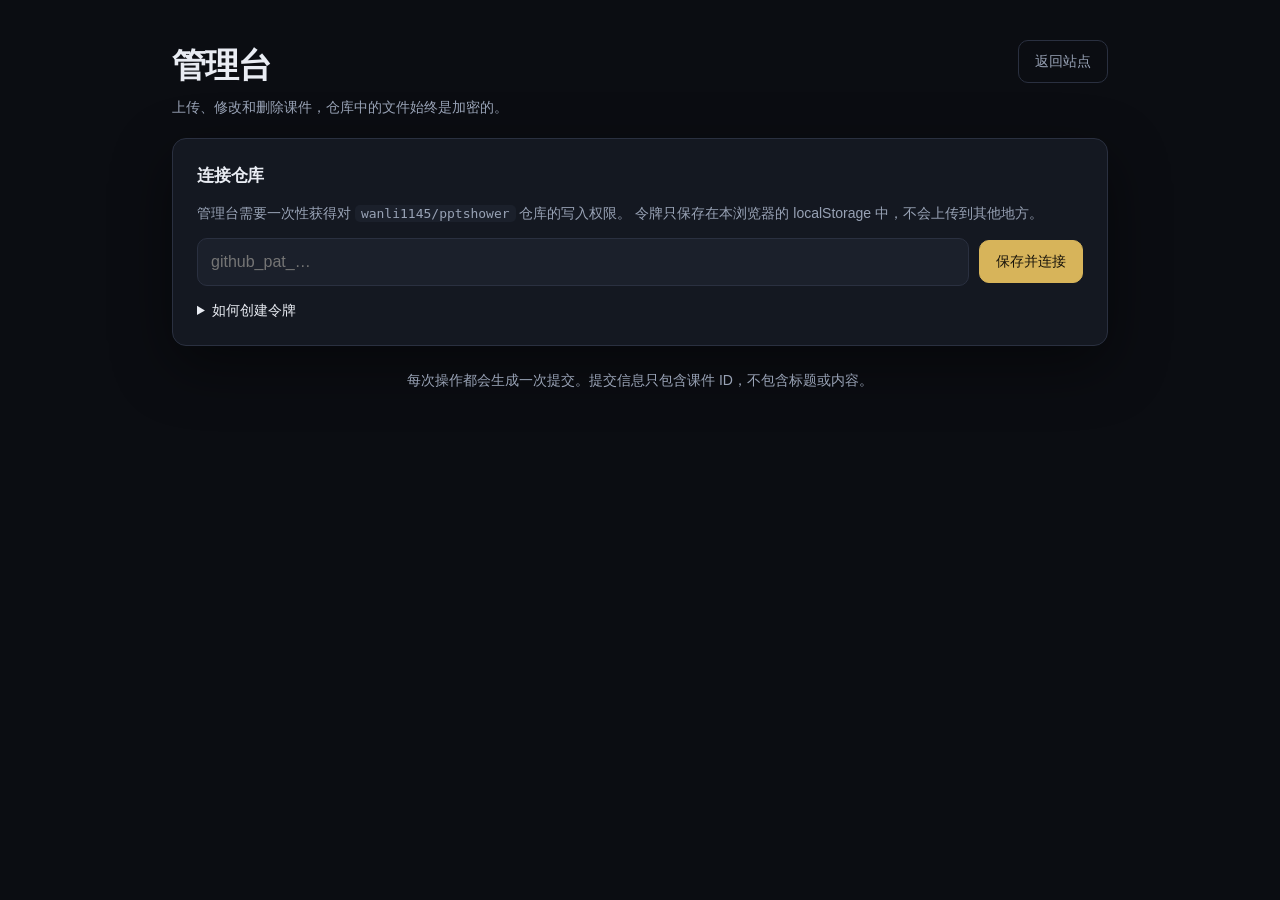
==== admin/index.html @ c8a9d0a7 "Add encrypted static slide site and admin console Co-Authored-By: Claude Sonnet 4.6 <noreply@anthrop" ====
<!doctype html>
<html lang="zh-CN">
<head>
  <meta charset="utf-8">
  <meta name="viewport" content="width=device-width, initial-scale=1">
  <meta http-equiv="Content-Security-Policy" content="default-src 'self'; script-src 'self'; style-src 'self'; img-src 'self' blob: data:; font-src 'self'; connect-src 'self' https://api.github.com https://raw.githubusercontent.com https://objects.githubusercontent.com http://localhost:8787 http://127.0.0.1:8787; object-src 'none'; base-uri 'none'; form-action 'self'">
  <title>管理台 · pptshower</title>
  <link rel="stylesheet" href="../assets/styles.css">
  <link rel="stylesheet" href="admin.css">
</head>
<body>
  <main class="admin">
    <header class="admin-header">
      <div>
        <h1 class="brand">管理台</h1>
        <p class="muted">上传、修改和删除课件，仓库中的文件始终是加密的。</p>
      </div>
      <div class="row">
        <a class="button ghost" href="../">返回站点</a>
        <button id="disconnect-button" class="button ghost" type="button" hidden>断开连接</button>
      </div>
    </header>

    <div id="status" class="status" role="status" hidden></div>

    <section id="token-card" class="card admin-card" hidden>
      <h2>连接仓库</h2>
      <p class="help">
        管理台需要一次性获得对 <code>wanli1145/pptshower</code> 仓库的写入权限。
        令牌只保存在本浏览器的 localStorage 中，不会上传到其他地方。
      </p>
      <form id="token-form" class="row" autocomplete="off">
        <input id="token-input" type="password" placeholder="github_pat_…" autocomplete="off" required>
        <button id="token-button" class="button primary" type="submit">保存并连接</button>
      </form>
      <details class="help">
        <summary>如何创建令牌</summary>
        <ol>
          <li>打开 GitHub 的 <strong>Settings → Developer settings → Personal access tokens → Fine-grained tokens</strong>。</li>
          <li>把 <strong>Repository access</strong> 设为仅 <code>wanli1145/pptshower</code>。</li>
          <li>在 <strong>Repository permissions</strong> 中把 <strong>Contents</strong> 设为 <strong>Read and write</strong>，<strong>Metadata</strong> 保持只读。</li>
          <li>生成后把令牌粘贴到上面的输入框。令牌只会被本页面用于读写这个仓库。</li>
        </ol>
      </details>
    </section>

    <section id="auth-card" class="card admin-card" hidden>
      <h2>输入总口令</h2>
      <p class="help">总口令只在当前页面内存中用于加密和解密课件索引，刷新页面后需要重新输入。</p>
      <form id="auth-form" class="row" autocomplete="off">
        <input id="admin-passphrase" type="password" placeholder="总口令" autocomplete="current-password" required>
        <button id="auth-button" class="button primary" type="submit">解锁管理</button>
      </form>
    </section>

    <section id="init-card" class="card admin-card" hidden>
      <h2>初始化站点</h2>
      <p class="help">
        仓库已连接，但站点还没有总口令。请设置一个至少 12 个字符的总口令。
        <strong>口令不会保存在任何地方，忘记后将无法解密任何课件。</strong>
      </p>
      <form id="init-form" class="add-form" autocomplete="off">
        <label class="field">
          <span>总口令（至少 12 个字符）</span>
          <input id="init-passphrase" type="password" autocomplete="new-password" required>
        </label>
        <label class="field">
          <span>再次输入总口令</span>
          <input id="init-confirm" type="password" autocomplete="new-password" required>
        </label>
        <p id="init-error" class="error" role="alert" hidden></p>
        <div class="row">
          <button id="init-button" class="button primary" type="submit">初始化站点</button>
        </div>
      </form>
    </section>

    <section id="manage-card" class="card admin-card" hidden>
      <h2>课件管理</h2>

      <form id="add-form" class="add-form" autocomplete="off">
        <h3>添加课件</h3>
        <label class="field">
          <span>标题</span>
          <input id="add-title" type="text" maxlength="200" required>
        </label>
        <label class="field">
          <span>日期</span>
          <input id="add-date" type="date">
        </label>
        <label class="field">
          <span>PDF 文件</span>
          <input id="add-file" type="file" accept="application/pdf,.pdf" required>
        </label>
        <div class="row">
          <button id="add-button" class="button primary" type="submit">加密并上传</button>
        </div>
        <p class="help small">建议先在 PowerPoint 中把每个动画步骤拆成独立幻灯片，再导出为 PDF。单个文件不超过 50 MB。</p>
      </form>

      <div id="admin-deck-list" class="deck-table"></div>
      <p id="admin-empty" class="muted" hidden>还没有课件。</p>
    </section>

    <p class="help small admin-footnote">
      每次操作都会生成一次提交。提交信息只包含课件 ID，不包含标题或内容。
    </p>
  </main>

  <dialog id="edit-dialog">
    <form id="edit-form">
      <h2>编辑课件</h2>
      <label>
        标题
        <input id="edit-title" type="text" maxlength="200" required>
      </label>
      <label>
        日期
        <input id="edit-date" type="date">
      </label>
      <div class="row">
        <button id="edit-cancel" class="button ghost" type="button">取消</button>
        <button id="edit-save" class="button primary" type="submit">保存</button>
      </div>
    </form>
  </dialog>

  <input id="replace-file" type="file" accept="application/pdf,.pdf" hidden>

  <script type="module" src="admin.js"></script>
</body>
</html>
---- assets/styles.css ----
:root {
  color-scheme: dark;
  --bg: #0b0d12;
  --panel: #141821;
  --panel-2: #1b202b;
  --line: #2a3040;
  --text: #e9ecf3;
  --muted: #98a2b5;
  --accent: #d7b45a;
  --accent-strong: #f0c96a;
  --danger: #f07a86;
  --radius: 14px;
  --shadow: 0 20px 60px rgba(0, 0, 0, 0.45);
  --font: -apple-system, BlinkMacSystemFont, "Segoe UI", "PingFang SC", "Hiragino Sans GB", "Microsoft YaHei", sans-serif;
}

* {
  box-sizing: border-box;
}

[hidden] {
  display: none !important;
}

html,
body {
  margin: 0;
  min-height: 100%;
  background: var(--bg);
  color: var(--text);
  font-family: var(--font);
  -webkit-font-smoothing: antialiased;
}

body {
  line-height: 1.5;
}

a {
  color: var(--accent);
  text-decoration: none;
}

a:hover {
  color: var(--accent-strong);
}

h1,
h2,
h3 {
  margin: 0;
  font-weight: 650;
  letter-spacing: -0.01em;
}

p {
  margin: 0;
}

.brand {
  font-size: clamp(24px, 4vw, 34px);
  letter-spacing: -0.03em;
}

.muted {
  color: var(--muted);
}

.small {
  font-size: 13px;
}

.error {
  color: var(--danger);
  font-size: 14px;
}

.subtle {
  color: var(--muted);
  font-size: 14px;
  text-align: center;
  margin-top: 6px;
}

.empty {
  padding: 40px 0;
  text-align: center;
}

.card {
  background: var(--panel);
  border: 1px solid var(--line);
  border-radius: var(--radius);
  box-shadow: var(--shadow);
}

.screen {
  min-height: 100vh;
}

/* ---------- unlock ---------- */

.unlock-screen {
  display: flex;
  flex-direction: column;
  align-items: center;
  justify-content: center;
  gap: 16px;
  padding: 24px;
}

.unlock-card {
  width: min(420px, 100%);
  padding: 32px;
  display: flex;
  flex-direction: column;
  gap: 18px;
}

.field {
  display: flex;
  flex-direction: column;
  gap: 8px;
  font-size: 14px;
  color: var(--muted);
}

input,
textarea,
select {
  background: var(--panel-2);
  border: 1px solid var(--line);
  border-radius: 10px;
  padding: 11px 13px;
  color: var(--text);
  font: inherit;
  min-width: 0;
}

input:focus,
textarea:focus,
select:focus {
  outline: 2px solid var(--accent);
  outline-offset: 1px;
}

input[type="file"] {
  padding: 8px;
  color: var(--muted);
}

/* ---------- buttons ---------- */

.button {
  display: inline-flex;
  align-items: center;
  justify-content: center;
  gap: 8px;
  padding: 10px 16px;
  border-radius: 10px;
  border: 1px solid transparent;
  background: transparent;
  color: var(--text);
  font: inherit;
  font-size: 14px;
  font-weight: 550;
  cursor: pointer;
  transition: background 0.15s ease, border-color 0.15s ease, color 0.15s ease;
  text-decoration: none;
  user-select: none;
}

.button:hover {
  background: rgba(255, 255, 255, 0.06);
}

.button:disabled {
  opacity: 0.45;
  cursor: not-allowed;
}

.button.primary {
  background: var(--accent);
  color: #17130a;
  border-color: var(--accent);
}

.button.primary:hover {
  background: var(--accent-strong);
}

.button.ghost {
  border-color: var(--line);
  color: var(--muted);
}

.button.ghost:hover {
  color: var(--text);
  border-color: #3a435a;
}

.button.danger {
  border-color: rgba(240, 122, 134, 0.4);
  color: var(--danger);
}

.button.danger:hover {
  background: rgba(240, 122, 134, 0.1);
}

.button.block {
  width: 100%;
}

.button.icon {
  width: 40px;
  height: 40px;
  padding: 0;
  border-radius: 50%;
  font-size: 24px;
  line-height: 1;
}

/* ---------- list ---------- */

.list-screen {
  max-width: 1000px;
  margin: 0 auto;
  padding: 48px 24px 80px;
}

.list-header {
  display: flex;
  align-items: flex-end;
  justify-content: space-between;
  gap: 16px;
  margin-bottom: 32px;
}

.list-header .muted {
  margin-top: 6px;
  font-size: 14px;
}

.deck-list {
  display: grid;
  gap: 12px;
}

.deck {
  display: flex;
  align-items: center;
  justify-content: space-between;
  gap: 20px;
  padding: 20px 22px;
  background: var(--panel);
  border: 1px solid var(--line);
  border-radius: var(--radius);
  color: var(--text);
  transition: border-color 0.15s ease, transform 0.15s ease, background 0.15s ease;
}

.deck:hover {
  border-color: rgba(215, 180, 90, 0.55);
  background: #171c26;
  color: var(--text);
  transform: translateY(-1px);
}

.deck h3 {
  font-size: 17px;
  font-weight: 600;
}

.deck-date {
  color: var(--muted);
  font-size: 13px;
  font-variant-numeric: tabular-nums;
  white-space: nowrap;
}

/* ---------- viewer ---------- */

.viewer {
  position: fixed;
  inset: 0;
  background: #000;
  overflow: hidden;
  overscroll-behavior: none;
}

.viewer-stage {
  position: absolute;
  inset: 0;
  display: flex;
  align-items: center;
  justify-content: center;
  overflow: hidden;
  touch-action: none;
}

.viewer.controls-hidden {
  cursor: none;
}

.viewer.controls-hidden .controls-zone {
  opacity: 0;
  pointer-events: none;
}

.viewer.overview-open .controls-zone {
  visibility: hidden;
}

.page-wrap {
  position: relative;
  box-shadow: 0 0 90px rgba(0, 0, 0, 0.85);
  background: #fff;
}

#page-canvas {
  display: block;
}

.annotation-overlay {
  position: absolute;
  inset: 0;
  pointer-events: none;
}

.pdf-link {
  position: absolute;
  border-radius: 2px;
  border: 0;
  background: transparent;
  padding: 0;
  cursor: pointer;
  pointer-events: auto;
}

.pdf-link:hover {
  outline: 1px solid var(--accent);
  background: rgba(215, 180, 90, 0.14);
}

.viewer-top {
  position: fixed;
  top: 0;
  left: 0;
  right: 0;
  display: flex;
  align-items: center;
  gap: 16px;
  padding: 14px 18px;
  background: linear-gradient(to bottom, rgba(0, 0, 0, 0.7), transparent);
  transition: opacity 0.25s ease;
  z-index: 5;
}

.viewer-title {
  color: rgba(255, 255, 255, 0.78);
  font-size: 14px;
  overflow: hidden;
  text-overflow: ellipsis;
  white-space: nowrap;
}

.controls {
  position: fixed;
  bottom: max(20px, env(safe-area-inset-bottom, 0px));
  left: 50%;
  transform: translateX(-50%);
  display: flex;
  align-items: center;
  gap: 6px;
  padding: 7px 10px;
  border-radius: 999px;
  background: rgba(20, 24, 33, 0.88);
  border: 1px solid rgba(255, 255, 255, 0.09);
  backdrop-filter: blur(12px);
  -webkit-backdrop-filter: blur(12px);
  transition: opacity 0.25s ease;
  z-index: 6;
}

.controls .button {
  color: rgba(255, 255, 255, 0.82);
  flex-shrink: 0;
  white-space: nowrap;
}

.controls .button:hover {
  color: #fff;
}

.controls-sep {
  width: 1px;
  height: 22px;
  background: rgba(255, 255, 255, 0.14);
  margin: 0 4px;
}

.page-status {
  display: flex;
  align-items: center;
  flex-shrink: 0;
  gap: 6px;
  font-size: 13px;
  font-variant-numeric: tabular-nums;
  white-space: nowrap;
}

#page-input {
  width: 54px;
  padding: 7px 4px;
  text-align: center;
  background: rgba(255, 255, 255, 0.07);
  border-color: rgba(255, 255, 255, 0.12);
  color: #fff;
  border-radius: 8px;
  -moz-appearance: textfield;
  appearance: textfield;
}

#page-input::-webkit-outer-spin-button,
#page-input::-webkit-inner-spin-button {
  -webkit-appearance: none;
  margin: 0;
}

#page-total {
  color: rgba(255, 255, 255, 0.55);
}

.viewer-loading,
.viewer-error {
  position: fixed;
  left: 50%;
  top: 50%;
  transform: translate(-50%, -50%);
  padding: 16px 22px;
  border-radius: 12px;
  background: rgba(20, 24, 33, 0.94);
  border: 1px solid var(--line);
  color: var(--text);
  font-size: 14px;
  z-index: 10;
}

.viewer-error {
  color: var(--danger);
  max-width: min(520px, 90vw);
  text-align: center;
}

/* ---------- overview ---------- */

.overview {
  position: fixed;
  inset: 0;
  z-index: 20;
  display: flex;
  flex-direction: column;
  background: #06080c;
}

.overview-header {
  display: flex;
  align-items: center;
  justify-content: space-between;
  gap: 16px;
  padding: 18px 22px;
  border-bottom: 1px solid rgba(255, 255, 255, 0.08);
  color: var(--muted);
  font-size: 14px;
}

.thumb-grid {
  flex: 1;
  overflow-y: auto;
  display: grid;
  grid-template-columns: repeat(auto-fill, minmax(160px, 1fr));
  gap: 16px;
  padding: 22px;
  align-content: start;
  overscroll-behavior: contain;
}

.thumb {
  position: relative;
  padding: 0;
  border: 2px solid transparent;
  border-radius: 8px;
  overflow: hidden;
  background: #fff;
  cursor: pointer;
  aspect-ratio: 16 / 9;
  display: flex;
  align-items: center;
  justify-content: center;
}

.thumb canvas {
  display: block;
  max-width: 100%;
  max-height: 100%;
}

.thumb.current {
  border-color: var(--accent);
}

.thumb span {
  position: absolute;
  right: 8px;
  bottom: 7px;
  padding: 1px 7px;
  border-radius: 999px;
  background: rgba(10, 12, 16, 0.72);
  color: #fff;
  font-size: 12px;
  font-variant-numeric: tabular-nums;
}

/* ---------- admin ---------- */

.admin {
  max-width: 980px;
  margin: 0 auto;
  padding: 40px 22px 100px;
}

.admin-header {
  display: flex;
  align-items: flex-end;
  justify-content: space-between;
  gap: 16px;
  margin-bottom: 8px;
}

.admin-header .muted {
  margin-top: 6px;
  font-size: 14px;
}

.admin-card {
  margin-top: 20px;
  padding: 24px;
  display: flex;
  flex-direction: column;
  gap: 14px;
}

.admin-card h2 {
  font-size: 17px;
}

.admin-card h3 {
  font-size: 15px;
  color: var(--muted);
  font-weight: 600;
}

.row {
  display: flex;
  align-items: center;
  gap: 10px;
  flex-wrap: wrap;
}

.row > input[type="text"],
.row > input[type="password"],
.row > input[type="date"] {
  flex: 1;
  min-width: 190px;
}

.status {
  margin-top: 18px;
  padding: 12px 16px;
  border-radius: 10px;
  background: var(--panel);
  border: 1px solid var(--line);
  font-size: 14px;
}

.status.ok {
  border-color: rgba(126, 200, 140, 0.4);
  color: #9bd6a7;
}

.status.bad {
  border-color: rgba(240, 122, 134, 0.45);
  color: var(--danger);
}

.help {
  font-size: 14px;
  color: var(--muted);
}

.help summary {
  cursor: pointer;
  color: var(--text);
}

.help ol {
  margin: 10px 0 0;
  padding-left: 20px;
  display: grid;
  gap: 6px;
}

.help code {
  background: var(--panel-2);
  padding: 1px 6px;
  border-radius: 5px;
  font-size: 13px;
}

.add-form {
  display: flex;
  flex-direction: column;
  gap: 12px;
  padding-bottom: 18px;
  border-bottom: 1px solid var(--line);
}

.deck-table {
  display: flex;
  flex-direction: column;
}

.deck-row {
  display: grid;
  grid-template-columns: minmax(0, 1fr) 110px auto;
  gap: 14px;
  align-items: center;
  padding: 14px 0;
  border-bottom: 1px solid var(--line);
}

.deck-row:last-child {
  border-bottom: 0;
}

.deck-row .title {
  min-width: 0;
  overflow: hidden;
  text-overflow: ellipsis;
  white-space: nowrap;
}

.deck-row .date {
  color: var(--muted);
  font-size: 13px;
  font-variant-numeric: tabular-nums;
}

.deck-row .actions {
  display: flex;
  gap: 6px;
  flex-wrap: wrap;
  justify-content: flex-end;
}

.busy {
  opacity: 0.55;
  pointer-events: none;
}

dialog {
  border: 1px solid var(--line);
  border-radius: var(--radius);
  background: var(--panel);
  color: var(--text);
  padding: 24px;
  width: min(440px, calc(100vw - 32px));
  box-shadow: var(--shadow);
}

dialog::backdrop {
  background: rgba(0, 0, 0, 0.6);
}

dialog form {
  display: flex;
  flex-direction: column;
  gap: 14px;
}

dialog label {
  display: flex;
  flex-direction: column;
  gap: 6px;
  font-size: 14px;
  color: var(--muted);
}

@media (max-width: 640px) {
  .unlock-card {
    padding: 24px;
  }

  .list-screen {
    padding: 28px 16px 60px;
  }

  .list-header {
    align-items: center;
  }

  .deck {
    padding: 16px;
  }

  .controls {
    gap: 2px;
    padding: 6px 7px;
  }

  .controls .button {
    padding: 8px 10px;
  }

  .controls-sep {
    display: none;
  }

  .viewer-title {
    display: none;
  }

  .thumb-grid {
    grid-template-columns: repeat(auto-fill, minmax(120px, 1fr));
    gap: 10px;
    padding: 14px;
  }

  .admin {
    padding: 24px 14px 70px;
  }

  .admin-header {
    align-items: flex-start;
    flex-direction: column;
  }

  .admin-card {
    padding: 18px;
  }

  .deck-row {
    grid-template-columns: minmax(0, 1fr) auto;
  }

  .deck-row .date {
    display: none;
  }
}
---- admin/admin.css ----
.admin-header {
  align-items: flex-start;
}

.admin-header .row {
  flex-wrap: nowrap;
}

.admin-footnote {
  margin-top: 24px;
  text-align: center;
}

.admin-card.busy {
  opacity: 0.6;
  pointer-events: none;
}

.deck-row .actions .button {
  padding: 7px 11px;
  font-size: 13px;
}

#add-file,
#replace-file {
  background: var(--panel-2);
}

dialog h2 {
  font-size: 18px;
}

dialog label {
  color: var(--muted);
}

dialog .row {
  justify-content: flex-end;
  margin-top: 4px;
}

#status {
  white-space: pre-wrap;
}

@media (max-width: 640px) {
  .admin-header .row {
    flex-wrap: wrap;
  }

  .deck-row {
    align-items: flex-start;
  }

  .deck-row .actions {
    justify-content: flex-start;
  }
}
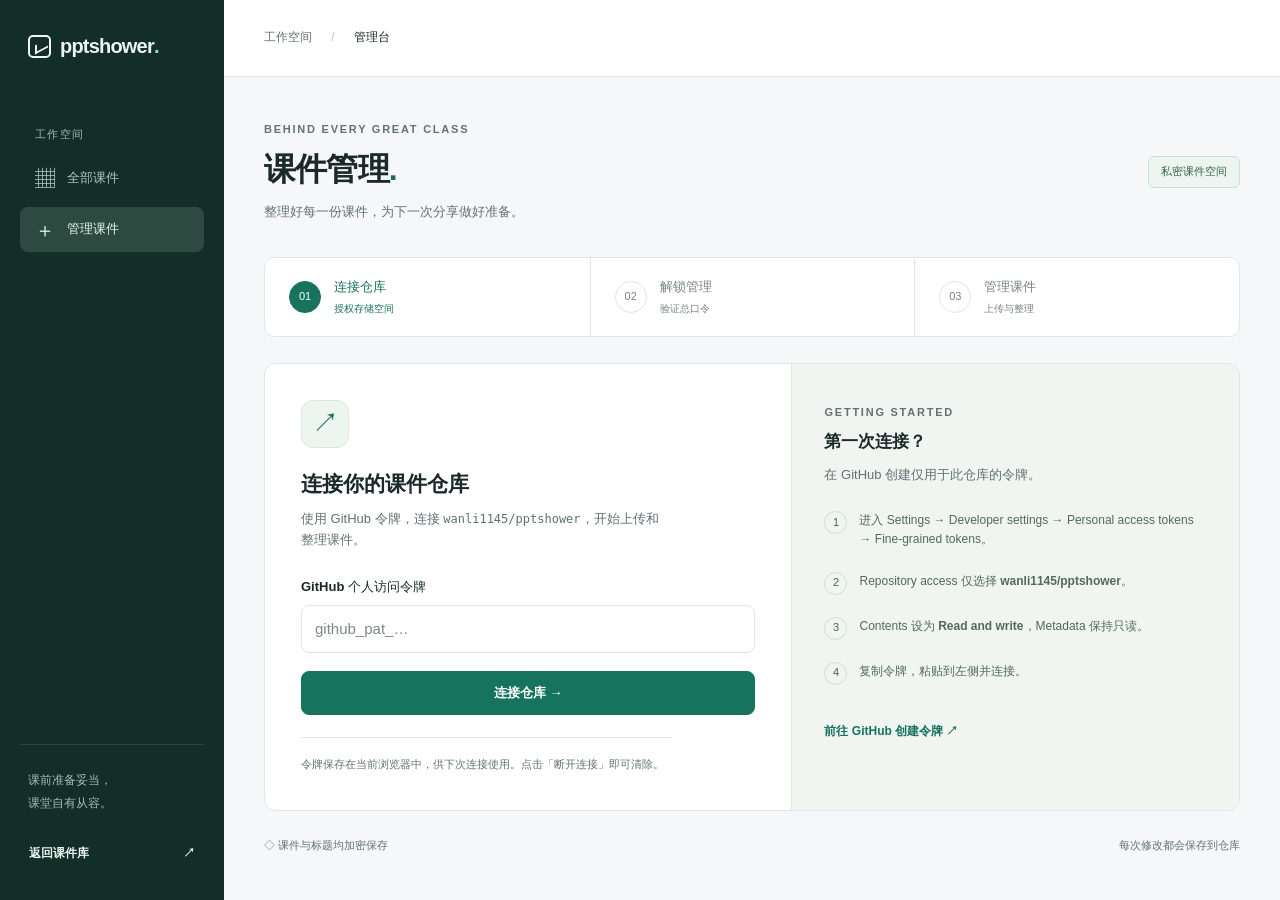
==== commit 28469752: "Refresh classroom UI and prevent stale index overwrites" ====
--- a/admin/index.html
+++ b/admin/index.html
@@ -5,128 +5,56 @@
   <meta name="viewport" content="width=device-width, initial-scale=1">
   <meta http-equiv="Content-Security-Policy" content="default-src 'self'; script-src 'self'; style-src 'self'; img-src 'self' blob: data:; font-src 'self'; connect-src 'self' https://api.github.com https://raw.githubusercontent.com https://objects.githubusercontent.com http://localhost:8787 http://127.0.0.1:8787; object-src 'none'; base-uri 'none'; form-action 'self'">
   <title>管理台 · pptshower</title>
+  <link rel="icon" href="../favicon.svg" type="image/svg+xml">
   <link rel="stylesheet" href="../assets/styles.css">
   <link rel="stylesheet" href="admin.css">
 </head>
 <body>
-  <main class="admin">
-    <header class="admin-header">
-      <div>
-        <h1 class="brand">管理台</h1>
-        <p class="muted">上传、修改和删除课件，仓库中的文件始终是加密的。</p>
+  <div class="library-shell">
+    <aside class="sidebar">
+      <a class="wordmark" href="../"><span class="brand-mark" aria-hidden="true"></span>pptshower<span class="brand-dot">.</span></a>
+      <p class="nav-caption">工作空间</p>
+      <nav aria-label="主导航"><a class="nav-item" href="../"><span aria-hidden="true">▦</span>全部课件</a><a class="nav-item active" href="./" aria-current="page"><span aria-hidden="true">＋</span>管理课件</a></nav>
+      <div class="sidebar-bottom"><p class="sidebar-tip">课前准备妥当，<br>课堂自有从容。</p><a class="button sidebar-lock" href="../">返回课件库 <span aria-hidden="true">↗</span></a></div>
+    </aside>
+    <main class="library-main">
+      <header class="workspace-bar"><span>工作空间 <span class="breadcrumb-sep">/</span> <strong>管理台</strong></span><button id="disconnect-button" class="button ghost" type="button" hidden>断开连接</button></header>
+      <div class="library-content admin-content">
+        <div class="page-heading"><div><p class="eyebrow">BEHIND EVERY GREAT CLASS</p><h1>课件管理<span class="heading-dot">.</span></h1><p class="muted">整理好每一份课件，为下一次分享做好准备。</p></div><span class="admin-badge">私密课件空间</span></div>
+        <ol class="setup-steps" aria-label="管理台使用步骤"><li id="step-connect" class="current" aria-current="step"><span>01</span><div><strong>连接仓库</strong><small>授权存储空间</small></div></li><li id="step-unlock"><span>02</span><div><strong>解锁管理</strong><small>验证总口令</small></div></li><li id="step-manage"><span>03</span><div><strong>管理课件</strong><small>上传与整理</small></div></li></ol>
+        <div id="status" class="status" role="status" aria-live="polite" hidden></div>
+        <section id="token-card" class="card admin-card connection-card" hidden>
+          <div class="connection-form"><span class="section-symbol" aria-hidden="true">↗</span><h2>连接你的课件仓库</h2><p class="help">使用 GitHub 令牌，连接 <code>wanli1145/pptshower</code>，开始上传和整理课件。</p>
+            <form id="token-form" autocomplete="off"><label class="field" for="token-input">GitHub 个人访问令牌</label><input id="token-input" type="password" name="github-token" placeholder="github_pat_…" autocomplete="off" spellcheck="false" required><button id="token-button" class="button primary block" type="submit">连接仓库 →</button></form>
+            <p class="help small storage-note">令牌保存在当前浏览器中，供下次连接使用。点击「断开连接」即可清除。</p>
+          </div>
+          <aside class="connection-guide"><p class="eyebrow">GETTING STARTED</p><h3>第一次连接？</h3><p class="help">在 GitHub 创建仅用于此仓库的令牌。</p><ol><li><span>1</span><p>进入 Settings → Developer settings → Personal access tokens → Fine-grained tokens。</p></li><li><span>2</span><p>Repository access 仅选择 <strong>wanli1145/pptshower</strong>。</p></li><li><span>3</span><p>Contents 设为 <strong>Read and write</strong>，Metadata 保持只读。</p></li><li><span>4</span><p>复制令牌，粘贴到左侧并连接。</p></li></ol><a href="https://github.com/settings/personal-access-tokens/new" target="_blank" rel="noopener noreferrer" class="guide-link">前往 GitHub 创建令牌 ↗</a></aside>
+        </section>
+        <section id="auth-card" class="card admin-card narrow-card" hidden>
+          <span class="section-symbol" aria-hidden="true">◇</span><p class="eyebrow">ONE MORE STEP</p><h2>解锁课件管理</h2><p class="help">仓库已连接。输入总口令，继续管理你的课件。</p>
+          <form id="auth-form" class="stack-form" autocomplete="off"><label class="field" for="admin-passphrase">总口令</label><input id="admin-passphrase" name="passphrase" type="password" placeholder="输入总口令…" autocomplete="current-password" required><button id="auth-button" class="button primary" type="submit">解锁管理 →</button></form><p class="help small">总口令仅用于当前页面的加密与解密，刷新后需要重新输入。</p>
+        </section>
+        <section id="init-card" class="card admin-card narrow-card" hidden>
+          <p class="eyebrow">MAKE IT YOURS</p><h2>创建你的课件空间</h2><p class="help">设置一个至少 12 个字符的总口令。今后展示和管理课件，都使用这个口令。</p>
+          <form id="init-form" class="stack-form" autocomplete="off"><label class="field">总口令<input id="init-passphrase" name="new-passphrase" type="password" placeholder="至少 12 个字符…" minlength="12" autocomplete="new-password" required></label><label class="field">再次输入总口令<input id="init-confirm" name="confirm-passphrase" type="password" placeholder="再次输入以确认…" minlength="12" autocomplete="new-password" required></label><p id="init-error" class="error" role="alert" hidden></p><p class="setup-note">请妥善保存总口令。忘记后，将无法解密已有课件。</p><button id="init-button" class="button primary" type="submit">创建课件空间 →</button></form>
+        </section>
+        <section id="manage-card" class="manage-grid" aria-label="课件管理" hidden>
+          <form id="add-form" class="card upload-card">
+            <div><p class="eyebrow">ADD TO COLLECTION</p><h2>添加课件</h2><p class="help">上传 PDF，即可在课堂中逐页展示。</p></div>
+            <label class="field">课件标题<input id="add-title" type="text" maxlength="200" placeholder="为这次分享起个名字…" required></label>
+            <label class="field">课件日期<input id="add-date" type="date"></label>
+            <label id="upload-zone" class="upload-zone"><span class="upload-symbol" aria-hidden="true">↑</span><strong id="file-name">选择 PDF，或拖放到这里</strong><span class="help small">PDF 格式 · 最大 50 MB</span><input id="add-file" type="file" aria-label="选择 PDF 文件" accept="application/pdf,.pdf" required></label>
+            <button id="add-button" class="button primary block" type="submit">＋ 加密并上传</button><p class="help small">使用 PowerPoint？先将课件导出为 PDF；动画步骤可拆成独立幻灯片。</p>
+          </form>
+          <div class="card inventory-card"><div class="inventory-heading"><h2>已上传课件</h2><span id="admin-count" class="count-label">0 套课件</span></div><div id="admin-deck-list" class="deck-table"></div><div id="admin-empty" class="admin-empty" hidden><span class="empty-icon" aria-hidden="true">▤</span><h3>还没有课件</h3><p class="help">从添加第一套课件开始。</p></div></div>
+        </section>
+        <footer class="admin-footnote"><span>◇ 课件与标题均加密保存</span><span>每次修改都会保存到仓库</span></footer>
       </div>
-      <div class="row">
-        <a class="button ghost" href="../">返回站点</a>
-        <button id="disconnect-button" class="button ghost" type="button" hidden>断开连接</button>
-      </div>
-    </header>
-
-    <div id="status" class="status" role="status" hidden></div>
-
-    <section id="token-card" class="card admin-card" hidden>
-      <h2>连接仓库</h2>
-      <p class="help">
-        管理台需要一次性获得对 <code>wanli1145/pptshower</code> 仓库的写入权限。
-        令牌只保存在本浏览器的 localStorage 中，不会上传到其他地方。
-      </p>
-      <form id="token-form" class="row" autocomplete="off">
-        <input id="token-input" type="password" placeholder="github_pat_…" autocomplete="off" required>
-        <button id="token-button" class="button primary" type="submit">保存并连接</button>
-      </form>
-      <details class="help">
-        <summary>如何创建令牌</summary>
-        <ol>
-          <li>打开 GitHub 的 <strong>Settings → Developer settings → Personal access tokens → Fine-grained tokens</strong>。</li>
-          <li>把 <strong>Repository access</strong> 设为仅 <code>wanli1145/pptshower</code>。</li>
-          <li>在 <strong>Repository permissions</strong> 中把 <strong>Contents</strong> 设为 <strong>Read and write</strong>，<strong>Metadata</strong> 保持只读。</li>
-          <li>生成后把令牌粘贴到上面的输入框。令牌只会被本页面用于读写这个仓库。</li>
-        </ol>
-      </details>
-    </section>
-
-    <section id="auth-card" class="card admin-card" hidden>
-      <h2>输入总口令</h2>
-      <p class="help">总口令只在当前页面内存中用于加密和解密课件索引，刷新页面后需要重新输入。</p>
-      <form id="auth-form" class="row" autocomplete="off">
-        <input id="admin-passphrase" type="password" placeholder="总口令" autocomplete="current-password" required>
-        <button id="auth-button" class="button primary" type="submit">解锁管理</button>
-      </form>
-    </section>
-
-    <section id="init-card" class="card admin-card" hidden>
-      <h2>初始化站点</h2>
-      <p class="help">
-        仓库已连接，但站点还没有总口令。请设置一个至少 12 个字符的总口令。
-        <strong>口令不会保存在任何地方，忘记后将无法解密任何课件。</strong>
-      </p>
-      <form id="init-form" class="add-form" autocomplete="off">
-        <label class="field">
-          <span>总口令（至少 12 个字符）</span>
-          <input id="init-passphrase" type="password" autocomplete="new-password" required>
-        </label>
-        <label class="field">
-          <span>再次输入总口令</span>
-          <input id="init-confirm" type="password" autocomplete="new-password" required>
-        </label>
-        <p id="init-error" class="error" role="alert" hidden></p>
-        <div class="row">
-          <button id="init-button" class="button primary" type="submit">初始化站点</button>
-        </div>
-      </form>
-    </section>
-
-    <section id="manage-card" class="card admin-card" hidden>
-      <h2>课件管理</h2>
-
-      <form id="add-form" class="add-form" autocomplete="off">
-        <h3>添加课件</h3>
-        <label class="field">
-          <span>标题</span>
-          <input id="add-title" type="text" maxlength="200" required>
-        </label>
-        <label class="field">
-          <span>日期</span>
-          <input id="add-date" type="date">
-        </label>
-        <label class="field">
-          <span>PDF 文件</span>
-          <input id="add-file" type="file" accept="application/pdf,.pdf" required>
-        </label>
-        <div class="row">
-          <button id="add-button" class="button primary" type="submit">加密并上传</button>
-        </div>
-        <p class="help small">建议先在 PowerPoint 中把每个动画步骤拆成独立幻灯片，再导出为 PDF。单个文件不超过 50 MB。</p>
-      </form>
-
-      <div id="admin-deck-list" class="deck-table"></div>
-      <p id="admin-empty" class="muted" hidden>还没有课件。</p>
-    </section>
-
-    <p class="help small admin-footnote">
-      每次操作都会生成一次提交。提交信息只包含课件 ID，不包含标题或内容。
-    </p>
-  </main>
-
-  <dialog id="edit-dialog">
-    <form id="edit-form">
-      <h2>编辑课件</h2>
-      <label>
-        标题
-        <input id="edit-title" type="text" maxlength="200" required>
-      </label>
-      <label>
-        日期
-        <input id="edit-date" type="date">
-      </label>
-      <div class="row">
-        <button id="edit-cancel" class="button ghost" type="button">取消</button>
-        <button id="edit-save" class="button primary" type="submit">保存</button>
-      </div>
-    </form>
-  </dialog>
-
-  <input id="replace-file" type="file" accept="application/pdf,.pdf" hidden>
-
+    </main>
+  </div>
+  <dialog id="edit-dialog" aria-labelledby="edit-heading"><form id="edit-form"><p class="eyebrow">DECK DETAILS</p><h2 id="edit-heading">编辑课件</h2><p id="edit-error" class="error" role="alert" hidden></p><label class="field">标题<input id="edit-title" type="text" maxlength="200" required></label><label class="field">日期<input id="edit-date" type="date"></label><div class="row"><button id="edit-cancel" class="button ghost" type="button">取消</button><button id="edit-save" class="button primary" type="submit">保存修改</button></div></form></dialog>
+  <input id="replace-file" type="file" aria-label="替换课件 PDF" accept="application/pdf,.pdf" hidden>
+  <noscript><p class="setup-note">请启用 JavaScript，以管理课件。</p></noscript>
   <script type="module" src="admin.js"></script>
 </body>
 </html>
--- a/assets/styles.css
+++ b/assets/styles.css
@@ -1,284 +1,153 @@
+/* Design direction: Tabler's structured workspace + shadcn's split authentication.
+   Original implementation; no remote styles, fonts, or runtime dependencies. */
 :root {
-  color-scheme: dark;
-  --bg: #0b0d12;
-  --panel: #141821;
-  --panel-2: #1b202b;
-  --line: #2a3040;
-  --text: #e9ecf3;
-  --muted: #98a2b5;
-  --accent: #d7b45a;
-  --accent-strong: #f0c96a;
-  --danger: #f07a86;
-  --radius: 14px;
-  --shadow: 0 20px 60px rgba(0, 0, 0, 0.45);
-  --font: -apple-system, BlinkMacSystemFont, "Segoe UI", "PingFang SC", "Hiragino Sans GB", "Microsoft YaHei", sans-serif;
-}
-
-* {
-  box-sizing: border-box;
-}
-
-[hidden] {
-  display: none !important;
-}
-
-html,
-body {
-  margin: 0;
-  min-height: 100%;
-  background: var(--bg);
-  color: var(--text);
-  font-family: var(--font);
-  -webkit-font-smoothing: antialiased;
-}
-
-body {
-  line-height: 1.5;
-}
-
-a {
-  color: var(--accent);
-  text-decoration: none;
-}
-
-a:hover {
-  color: var(--accent-strong);
-}
-
-h1,
-h2,
-h3 {
-  margin: 0;
-  font-weight: 650;
-  letter-spacing: -0.01em;
-}
-
-p {
-  margin: 0;
-}
-
-.brand {
-  font-size: clamp(24px, 4vw, 34px);
-  letter-spacing: -0.03em;
-}
-
-.muted {
-  color: var(--muted);
-}
-
-.small {
-  font-size: 13px;
-}
-
-.error {
-  color: var(--danger);
-  font-size: 14px;
-}
-
-.subtle {
-  color: var(--muted);
-  font-size: 14px;
-  text-align: center;
-  margin-top: 6px;
-}
-
-.empty {
-  padding: 40px 0;
-  text-align: center;
-}
-
-.card {
-  background: var(--panel);
-  border: 1px solid var(--line);
-  border-radius: var(--radius);
-  box-shadow: var(--shadow);
-}
-
-.screen {
-  min-height: 100vh;
-}
-
-/* ---------- unlock ---------- */
-
-.unlock-screen {
-  display: flex;
-  flex-direction: column;
-  align-items: center;
-  justify-content: center;
-  gap: 16px;
-  padding: 24px;
-}
-
-.unlock-card {
-  width: min(420px, 100%);
-  padding: 32px;
-  display: flex;
-  flex-direction: column;
-  gap: 18px;
-}
-
-.field {
-  display: flex;
-  flex-direction: column;
-  gap: 8px;
-  font-size: 14px;
-  color: var(--muted);
-}
-
-input,
-textarea,
-select {
-  background: var(--panel-2);
-  border: 1px solid var(--line);
-  border-radius: 10px;
-  padding: 11px 13px;
-  color: var(--text);
-  font: inherit;
-  min-width: 0;
-}
-
-input:focus,
-textarea:focus,
-select:focus {
-  outline: 2px solid var(--accent);
-  outline-offset: 1px;
-}
-
-input[type="file"] {
-  padding: 8px;
-  color: var(--muted);
-}
-
-/* ---------- buttons ---------- */
-
-.button {
-  display: inline-flex;
-  align-items: center;
-  justify-content: center;
-  gap: 8px;
-  padding: 10px 16px;
-  border-radius: 10px;
-  border: 1px solid transparent;
-  background: transparent;
-  color: var(--text);
-  font: inherit;
-  font-size: 14px;
-  font-weight: 550;
-  cursor: pointer;
-  transition: background 0.15s ease, border-color 0.15s ease, color 0.15s ease;
-  text-decoration: none;
-  user-select: none;
-}
-
-.button:hover {
-  background: rgba(255, 255, 255, 0.06);
-}
-
-.button:disabled {
-  opacity: 0.45;
-  cursor: not-allowed;
-}
-
-.button.primary {
-  background: var(--accent);
-  color: #17130a;
-  border-color: var(--accent);
-}
-
-.button.primary:hover {
-  background: var(--accent-strong);
-}
-
-.button.ghost {
-  border-color: var(--line);
-  color: var(--muted);
-}
-
-.button.ghost:hover {
-  color: var(--text);
-  border-color: #3a435a;
-}
-
-.button.danger {
-  border-color: rgba(240, 122, 134, 0.4);
-  color: var(--danger);
-}
-
-.button.danger:hover {
-  background: rgba(240, 122, 134, 0.1);
-}
-
-.button.block {
-  width: 100%;
-}
-
-.button.icon {
-  width: 40px;
-  height: 40px;
-  padding: 0;
-  border-radius: 50%;
-  font-size: 24px;
-  line-height: 1;
-}
-
-/* ---------- list ---------- */
-
-.list-screen {
-  max-width: 1000px;
-  margin: 0 auto;
-  padding: 48px 24px 80px;
-}
-
-.list-header {
-  display: flex;
-  align-items: flex-end;
-  justify-content: space-between;
-  gap: 16px;
-  margin-bottom: 32px;
-}
-
-.list-header .muted {
-  margin-top: 6px;
-  font-size: 14px;
-}
-
-.deck-list {
-  display: grid;
-  gap: 12px;
-}
-
-.deck {
-  display: flex;
-  align-items: center;
-  justify-content: space-between;
-  gap: 20px;
-  padding: 20px 22px;
-  background: var(--panel);
-  border: 1px solid var(--line);
-  border-radius: var(--radius);
-  color: var(--text);
-  transition: border-color 0.15s ease, transform 0.15s ease, background 0.15s ease;
-}
-
-.deck:hover {
-  border-color: rgba(215, 180, 90, 0.55);
-  background: #171c26;
-  color: var(--text);
-  transform: translateY(-1px);
-}
-
-.deck h3 {
-  font-size: 17px;
-  font-weight: 600;
-}
-
-.deck-date {
-  color: var(--muted);
-  font-size: 13px;
-  font-variant-numeric: tabular-nums;
-  white-space: nowrap;
-}
-
+  color-scheme: light;
+  --bg: #f6f7f8; --panel: #fff; --panel-2: #f0f3f3; --line: #e0e5e5;
+  --text: #1b2929; --muted: #627171; --accent: #16735d; --accent-strong: #105b49;
+  --danger: #b23748; --radius: 12px; --shadow: 0 12px 40px #132e2812;
+  --font: "Avenir Next", "Segoe UI", "PingFang SC", "Microsoft YaHei", sans-serif;
+}
+* { box-sizing: border-box; }
+[hidden] { display: none !important; }
+body { margin: 0; background: var(--bg); color: var(--text); font: 15px/1.6 var(--font); }
+button, input, select, textarea { font: inherit; }
+button, a, input, select { -webkit-tap-highlight-color: transparent; touch-action: manipulation; }
+a { color: var(--accent); text-decoration: none; }
+a:hover { color: var(--accent-strong); }
+h1, h2, h3, p { margin: 0; }
+h1, h2, h3 { line-height: 1.3; font-weight: 600; }
+button { cursor: pointer; }
+:focus-visible { outline: 3px solid #309b80; outline-offset: 4px; }
+.muted, .help { color: var(--muted); }
+.small, .help { font-size: 13px; }
+.error { color: var(--danger); font-size: 13px; padding: 10px 0; }
+.eyebrow { font-size: 11px; letter-spacing: .16em; font-weight: 650; color: var(--muted); }
+.wordmark { display: flex; align-items: center; color: inherit; font-size: 22px; letter-spacing: -.8px; font-weight: 700; white-space: nowrap; }
+.brand-dot { color: #92dfba; }
+.brand-mark { width: 25px; height: 24px; margin-right: 11px; border: 2px solid currentColor; border-radius: 5px; position: relative; }
+.brand-mark::after { content: ""; position: absolute; width: 11px; height: 7px; border-left: 2px solid currentColor; border-bottom: 2px solid currentColor; left: 5px; top: 5px; transform: skewY(-28deg); }
+.button { display: inline-flex; align-items: center; justify-content: center; gap: 9px; min-height: 44px; padding: 10px 18px; border: 1px solid transparent; border-radius: 8px; background: transparent; color: var(--text); font-size: 13px; font-weight: 600; white-space: nowrap; transition: background .18s, border-color .18s, transform .18s; }
+.button:hover { background: var(--panel-2); color: var(--text); }
+.button:active { transform: translateY(1px); }
+.button:disabled, button:disabled { opacity: .5; cursor: not-allowed; }
+.button.primary { background: var(--accent); border-color: var(--accent); color: #fff; }
+.button.primary:hover { background: var(--accent-strong); }
+.button.ghost { border-color: var(--line); background: var(--panel); }
+.button.ghost:hover { border-color: #9dadaa; background: var(--panel-2); }
+.button.danger { color: var(--danger); }
+.button.block { width: 100%; }
+.button.icon { width: 44px; height: 44px; padding: 0; font-size: 24px; }
+input, select, textarea { min-width: 0; min-height: 46px; border: 1px solid var(--line); border-radius: 8px; padding: 11px 13px; background: var(--panel); color: var(--text); }
+input::placeholder { color: #7b8888; }
+input:disabled { background: var(--panel-2); cursor: not-allowed; }
+.field { display: flex; flex-direction: column; gap: 8px; font-size: 13px; font-weight: 550; }
+.card { background: var(--panel); border: 1px solid var(--line); border-radius: var(--radius); }
+.row { display: flex; align-items: center; flex-wrap: wrap; gap: 12px; }
+kbd { display: inline-flex; align-items: center; justify-content: center; min-width: 22px; height: 23px; border: 1px solid var(--line); border-radius: 4px; font: 11px var(--font); background: var(--panel); }
+/* Entry: a presentation poster and a focused unlock form. */
+.unlock-screen { min-height: 100svh; display: grid; grid-template-columns: 1fr 1fr; }
+.welcome-panel { background: #122d28; color: #f3f8f5; padding: 40px 8%; display: flex; flex-direction: column; overflow: hidden; position: relative; }
+.welcome-panel .wordmark { font-size: 24px; }
+.welcome-copy { margin: auto 0 0; padding-top: 64px; position: relative; z-index: 1; }
+.welcome-copy .eyebrow { color: #a0c7b9; margin-bottom: 22px; }
+.welcome-copy h1 { font-size: clamp(38px, 3.8vw, 62px); letter-spacing: -.04em; line-height: 1.28; font-weight: 600; }
+.welcome-description { color: #abc0b9; font-size: 14px; margin-top: 22px; line-height: 1.9; }
+.slide-art { margin: 44px 0 36px; position: relative; width: min(100%, 440px); align-self: center; padding: 18px 10px 0; }
+.art-back { position: absolute; inset: 8px 24px 40px 30px; background: #4b6e60; border: 1px solid #638676; border-radius: 8px; transform: rotate(-7deg); }
+.art-slide { aspect-ratio: 16/9; background: #d4efdf; color: #163c30; border-radius: 7px; padding: 20px 24px; transform: rotate(2deg); position: relative; overflow: hidden; box-shadow: 0 20px 50px #0003; }
+.art-top, .art-bottom { display: flex; align-items: center; justify-content: space-between; font-size: 8px; letter-spacing: .07em; position: relative; z-index: 1; }
+.art-heading { font-size: clamp(21px, 2.2vw, 32px); font-weight: 650; line-height: 1.5; margin-top: 22px; position: relative; z-index: 1; }
+.art-bottom { position: absolute; bottom: 18px; left: 24px; right: 24px; font-size: 7px; }
+.art-line { width: 55px; height: 2px; background: #163c30; }
+.art-orbit { position: absolute; width: 185px; height: 185px; border: 32px solid #a1ceb6; border-radius: 50%; right: -45px; top: 30px; }
+.art-pagination { display: flex; gap: 6px; margin-top: 24px; justify-content: center; }
+.art-pagination span { width: 5px; height: 5px; background: #708d80; border-radius: 50%; }
+.art-pagination span:first-child { width: 18px; border-radius: 4px; background: #c5edcf; }
+.welcome-footer { margin-top: auto; padding-top: 12px; display: flex; justify-content: space-between; gap: 16px; color: #9db7ad; font-size: 10px; }
+.unlock-side { background: #fff; position: relative; display: flex; align-items: center; justify-content: center; padding: 100px 48px; }
+.top-link { position: absolute; top: 40px; right: 40px; font-size: 13px; color: #4d6160; }
+.top-link span { padding-left: 8px; }
+.unlock-content { width: 100%; max-width: 350px; }
+.section-symbol { display: flex; align-items: center; justify-content: center; background: #edf5f0; color: #16735d; width: 48px; height: 48px; border: 1px solid #d9e9df; border-radius: 12px; font-size: 27px; margin-bottom: 32px; }
+.unlock-content .eyebrow { margin-bottom: 10px; }
+.unlock-content h2 { font-size: 28px; letter-spacing: -.8px; margin-bottom: 12px; }
+.unlock-content > .muted { font-size: 14px; }
+#unlock-form { margin-top: 32px; }
+.password-field { display: flex; margin: 9px 0 18px; border: 1px solid var(--line); border-radius: 8px; overflow: hidden; }
+.password-field input { flex: 1; border: 0; border-radius: 0; width: 100%; }
+.password-field:focus-within { outline: 2px solid var(--accent); outline-offset: 2px; }
+.password-field input:focus-visible { outline: none; }
+.password-toggle { border: 0; background: var(--panel); min-width: 52px; color: var(--muted); font-size: 12px; }
+.privacy-note { display: flex; gap: 10px; border-top: 1px solid var(--line); padding-top: 25px; margin-top: 32px; color: var(--muted); font-size: 12px; line-height: 1.9; }
+.privacy-note > span { font-size: 22px; }
+.unlock-footer { position: absolute; bottom: 30px; font-size: 11px; color: #7b8884; }
+.setup-note { margin-top: 20px; font-size: 13px; line-height: 1.8; padding: 13px 16px; background: #eef6f1; border-radius: 8px; color: #49635a; }
+/* Workspace */
+.library-shell { min-height: 100svh; display: grid; grid-template-columns: 224px minmax(0, 1fr); }
+.sidebar { position: sticky; top: 0; height: 100svh; background: #132d28; color: #edf5f1; padding: 30px 20px 24px; display: flex; flex-direction: column; }
+.sidebar .wordmark { margin: 0 8px 64px; font-size: 20px; }
+.sidebar .brand-mark { width: 23px; height: 23px; margin-right: 9px; }
+.nav-caption { padding: 0 15px; margin-bottom: 12px; color: #a3bcb1; font-size: 11px; letter-spacing: .12em; }
+.nav-item { display: flex; align-items: center; gap: 12px; padding: 12px 15px; margin-bottom: 7px; font-size: 13px; color: #afc5bb; border-radius: 8px; }
+.nav-item:hover { background: #234137; color: #fff; }
+.nav-item.active { color: #e1f7e9; background: #2c4a3f; }
+.nav-item > span:first-child { font-size: 20px; line-height: 1; }
+.nav-count { margin-left: auto; min-width: 22px; text-align: center; font-size: 11px; background: #426153; border-radius: 5px; }
+.nav-arrow { margin-left: auto; }
+.sidebar-bottom { margin-top: auto; border-top: 1px solid #ffffff1a; padding: 24px 8px 0; }
+.session-status { color: #bdd4c8; display: flex; align-items: center; gap: 8px; font-size: 11px; }
+.session-status > span { width: 6px; height: 6px; border-radius: 50%; background: #a4dfb5; }
+.sidebar-lock { padding: 12px 0; color: #ebf5ef; width: 100%; justify-content: space-between; font-size: 12px; }
+.sidebar-lock:hover { color: #fff; background: transparent; }
+.library-main { min-width: 0; }
+.workspace-bar { height: 77px; border-bottom: 1px solid var(--line); padding: 0 40px; display: flex; align-items: center; justify-content: space-between; font-size: 12px; background: #fff; color: var(--muted); }
+.workspace-bar strong { font-weight: 500; color: var(--text); }
+.breadcrumb-sep { color: #bac5c3; margin: 0 16px; }
+.workspace-tag { border: 1px solid var(--line); padding: 3px 10px; border-radius: 5px; font-size: 11px; }
+.library-content { padding: 44px 40px; max-width: 1500px; margin: auto; }
+.page-heading { display: flex; align-items: center; justify-content: space-between; gap: 20px; margin-bottom: 34px; }
+.page-heading .eyebrow { margin-bottom: 10px; }
+.page-heading h1 { font-size: 32px; letter-spacing: -.8px; }
+.heading-dot { color: var(--accent); }
+.page-heading .muted { margin-top: 12px; font-size: 13px; }
+.library-toolbar { display: flex; justify-content: space-between; gap: 16px; align-items: center; margin-bottom: 24px; }
+.search-field { position: relative; display: flex; align-items: center; width: min(360px, 100%); }
+.search-field > span { position: absolute; left: 13px; font-size: 25px; color: var(--muted); }
+.search-field input { padding-left: 40px; width: 100%; font-size: 13px; }
+.toolbar-options { display: flex; gap: 12px; flex-shrink: 0; }
+.toolbar-options select { font-size: 12px; padding: 8px 28px 8px 12px; }
+.view-switch { display: flex; border: 1px solid var(--line); border-radius: 7px; background: #fff; padding: 3px; }
+.view-switch button { border: 0; background: transparent; color: var(--muted); width: 40px; border-radius: 4px; font-size: 21px; }
+.view-switch button[aria-pressed="true"] { color: var(--accent); background: #e9f1ec; }
+.deck-list { display: grid; grid-template-columns: repeat(auto-fill, minmax(230px, 1fr)); gap: 24px; }
+.deck { display: block; border: 1px solid var(--line); border-radius: 10px; overflow: hidden; background: #fff; color: var(--text); transition: border-color .18s, box-shadow .18s, transform .18s; }
+.deck:hover { color: var(--text); transform: translateY(-3px); border-color: #a4bdb1; box-shadow: 0 10px 25px #162c2310; }
+.deck-cover { aspect-ratio: 16/9; background: #dfece5; color: #204e3c; position: relative; overflow: hidden; padding: 22px; display: flex; flex-direction: column; justify-content: space-between; }
+.deck-cover::after { content: ""; position: absolute; width: 140px; height: 140px; border: 25px solid currentColor; opacity: .07; border-radius: 50%; bottom: -60px; right: -30px; }
+.deck:nth-child(4n+2) .deck-cover { background: #e0e9f2; color: #32526e; }
+.deck:nth-child(4n+3) .deck-cover { background: #ede7df; color: #725537; }
+.deck:nth-child(4n+4) .deck-cover { background: #e6e4ef; color: #60547f; }
+.cover-label { font-size: 9px; letter-spacing: .12em; opacity: .8; display: flex; justify-content: space-between; }
+.cover-title { text-wrap: balance; max-width: 95%; font-size: 21px; line-height: 1.45; font-weight: 600; overflow: hidden; display: -webkit-box; -webkit-line-clamp: 2; -webkit-box-orient: vertical; overflow-wrap: anywhere; }
+.cover-rule { width: 26px; height: 2px; background: currentColor; opacity: .65; }
+.deck-info { padding: 18px 19px; }
+.deck h2 { font-size: 14px; font-weight: 600; white-space: nowrap; overflow: hidden; text-overflow: ellipsis; }
+.deck-meta { display: flex; justify-content: space-between; align-items: center; margin-top: 10px; font-size: 11px; }
+.deck-date { color: var(--muted); font-variant-numeric: tabular-nums; }
+.deck-action { color: var(--accent); }
+.deck-list.rows { grid-template-columns: 1fr; gap: 10px; }
+.rows .deck { display: flex; align-items: center; }
+.rows .deck-cover { width: 100px; min-width: 100px; aspect-ratio: 4/3; padding: 14px; }
+.rows .cover-title, .rows .cover-rule { display: none; }
+.rows .cover-label { font-size: 8px; }
+.rows .deck-info { flex: 1; min-width: 0; }
+.rows .deck-meta { margin-top: 4px; }
+.empty-state { min-height: 300px; padding: 54px 20px; text-align: center; border: 1px dashed #cbd7d1; border-radius: 12px; background: #fff; }
+.empty-icon { display: inline-flex; align-items: center; justify-content: center; width: 54px; height: 54px; color: var(--accent); background: #edf4ef; border-radius: 12px; font-size: 28px; margin-bottom: 20px; }
+.empty-state h2 { font-size: 19px; }
+.empty-state p { font-size: 13px; color: var(--muted); margin: 12px 0 24px; }
+.library-footer { display: flex; justify-content: space-between; gap: 12px; border-top: 1px solid var(--line); margin-top: 40px; padding-top: 20px; color: var(--muted); font-size: 11px; }
+.footer-divider { margin: 0 8px; }
 /* ---------- viewer ---------- */
 
 .viewer {
@@ -522,239 +391,68 @@
   font-variant-numeric: tabular-nums;
 }
 
-/* ---------- admin ---------- */
-
-.admin {
-  max-width: 980px;
-  margin: 0 auto;
-  padding: 40px 22px 100px;
-}
-
-.admin-header {
-  display: flex;
-  align-items: flex-end;
-  justify-content: space-between;
-  gap: 16px;
-  margin-bottom: 8px;
-}
-
-.admin-header .muted {
-  margin-top: 6px;
-  font-size: 14px;
-}
-
-.admin-card {
-  margin-top: 20px;
-  padding: 24px;
-  display: flex;
-  flex-direction: column;
-  gap: 14px;
-}
-
-.admin-card h2 {
-  font-size: 17px;
-}
-
-.admin-card h3 {
-  font-size: 15px;
-  color: var(--muted);
-  font-weight: 600;
-}
-
-.row {
-  display: flex;
-  align-items: center;
-  gap: 10px;
-  flex-wrap: wrap;
-}
-
-.row > input[type="text"],
-.row > input[type="password"],
-.row > input[type="date"] {
-  flex: 1;
-  min-width: 190px;
-}
-
-.status {
-  margin-top: 18px;
-  padding: 12px 16px;
-  border-radius: 10px;
-  background: var(--panel);
-  border: 1px solid var(--line);
-  font-size: 14px;
-}
-
-.status.ok {
-  border-color: rgba(126, 200, 140, 0.4);
-  color: #9bd6a7;
-}
-
-.status.bad {
-  border-color: rgba(240, 122, 134, 0.45);
-  color: var(--danger);
-}
-
-.help {
-  font-size: 14px;
-  color: var(--muted);
-}
-
-.help summary {
-  cursor: pointer;
-  color: var(--text);
-}
-
-.help ol {
-  margin: 10px 0 0;
-  padding-left: 20px;
-  display: grid;
-  gap: 6px;
-}
-
-.help code {
-  background: var(--panel-2);
-  padding: 1px 6px;
-  border-radius: 5px;
-  font-size: 13px;
-}
-
-.add-form {
-  display: flex;
-  flex-direction: column;
-  gap: 12px;
-  padding-bottom: 18px;
-  border-bottom: 1px solid var(--line);
-}
-
-.deck-table {
-  display: flex;
-  flex-direction: column;
-}
-
-.deck-row {
-  display: grid;
-  grid-template-columns: minmax(0, 1fr) 110px auto;
-  gap: 14px;
-  align-items: center;
-  padding: 14px 0;
-  border-bottom: 1px solid var(--line);
-}
-
-.deck-row:last-child {
-  border-bottom: 0;
-}
-
-.deck-row .title {
-  min-width: 0;
-  overflow: hidden;
-  text-overflow: ellipsis;
-  white-space: nowrap;
-}
-
-.deck-row .date {
-  color: var(--muted);
-  font-size: 13px;
-  font-variant-numeric: tabular-nums;
-}
-
-.deck-row .actions {
-  display: flex;
-  gap: 6px;
-  flex-wrap: wrap;
-  justify-content: flex-end;
-}
-
-.busy {
-  opacity: 0.55;
-  pointer-events: none;
-}
-
-dialog {
-  border: 1px solid var(--line);
-  border-radius: var(--radius);
-  background: var(--panel);
-  color: var(--text);
-  padding: 24px;
-  width: min(440px, calc(100vw - 32px));
-  box-shadow: var(--shadow);
-}
-
-dialog::backdrop {
-  background: rgba(0, 0, 0, 0.6);
-}
-
-dialog form {
-  display: flex;
-  flex-direction: column;
-  gap: 14px;
-}
-
-dialog label {
-  display: flex;
-  flex-direction: column;
-  gap: 6px;
-  font-size: 14px;
-  color: var(--muted);
-}
-
-@media (max-width: 640px) {
-  .unlock-card {
-    padding: 24px;
-  }
-
-  .list-screen {
-    padding: 28px 16px 60px;
-  }
-
-  .list-header {
-    align-items: center;
-  }
-
-  .deck {
-    padding: 16px;
-  }
-
-  .controls {
-    gap: 2px;
-    padding: 6px 7px;
-  }
-
-  .controls .button {
-    padding: 8px 10px;
-  }
-
-  .controls-sep {
-    display: none;
-  }
-
-  .viewer-title {
-    display: none;
-  }
-
-  .thumb-grid {
-    grid-template-columns: repeat(auto-fill, minmax(120px, 1fr));
-    gap: 10px;
-    padding: 14px;
-  }
-
-  .admin {
-    padding: 24px 14px 70px;
-  }
-
-  .admin-header {
-    align-items: flex-start;
-    flex-direction: column;
-  }
-
-  .admin-card {
-    padding: 18px;
-  }
-
-  .deck-row {
-    grid-template-columns: minmax(0, 1fr) auto;
-  }
-
-  .deck-row .date {
-    display: none;
-  }
-}
+
+/* Keep playback dark, independently of the workspace theme. */
+.viewer { color-scheme: dark; --bg: #0c1513; --panel: #15251f; --panel-2: #22362c; --line: #3c5147; --text: #eef5f0; --muted: #a3b9ac; --accent: #a5deba; --accent-strong: #c4efd3; --danger: #ff9baa; color: var(--text); }
+.viewer .button.ghost { background: #13251ee6; }
+.viewer .button:hover { background: #2d493b; color: #fff; }
+.viewer .overview { background: #0d1914; }
+.viewer .controls { background: #10251fe8; border-radius: 12px; }
+.viewer.controls-hidden:focus-within .controls-zone { opacity: 1; pointer-events: auto; }
+.thumb:focus-visible { outline-offset: -5px; }
+.viewer .viewer-loading { min-width: 210px; text-align: center; }
+@media (max-width: 1050px) {
+  .library-shell { grid-template-columns: 190px minmax(0, 1fr); }
+  .sidebar { padding-left: 12px; padding-right: 12px; }
+  .sidebar .wordmark { font-size: 18px; }
+  .library-content { padding: 32px 26px; }
+  .workspace-bar { padding: 0 26px; }
+  .deck-list { gap: 18px; grid-template-columns: repeat(auto-fill, minmax(210px, 1fr)); }
+  .toolbar-options { gap: 8px; }
+  .welcome-panel { padding: 36px 7%; }
+  .unlock-side { padding: 100px 36px; }
+}
+@media (max-width: 760px) {
+  .unlock-screen { grid-template-columns: 1fr; }
+  .welcome-panel { padding: 24px; min-height: auto; }
+  .welcome-panel .wordmark { font-size: 21px; }
+  .welcome-copy { padding-top: 34px; }
+  .welcome-copy .eyebrow { margin-bottom: 14px; }
+  .welcome-copy h1 { font-size: 34px; }
+  .welcome-copy h1 br { display: none; }
+  .welcome-description { font-size: 12px; margin-top: 14px; }
+  .slide-art, .welcome-footer { display: none; }
+  .unlock-side { padding: 70px 24px 65px; min-height: 560px; }
+  .top-link { top: 20px; right: 24px; }
+  .section-symbol { display: none; }
+  .unlock-content h2 { font-size: 25px; }
+  .unlock-footer { bottom: 22px; }
+  .library-shell { display: block; }
+  .sidebar { position: static; height: auto; padding: 18px 20px; display: flex; flex-direction: row; justify-content: space-between; align-items: center; gap: 15px; }
+  .sidebar .wordmark { margin: 0; font-size: 19px; }
+  .sidebar .nav-caption, .sidebar nav, .sidebar .session-status { display: none; }
+  .sidebar-bottom { border: 0; padding: 0; margin: 0; }
+  .sidebar-lock { min-height: 44px; padding: 8px; }
+  .workspace-bar { height: 54px; padding: 0 20px; }
+  .library-content { padding: 28px 20px; }
+  .page-heading { margin-bottom: 26px; gap: 10px; }
+  .page-heading h1 { font-size: 28px; }
+  .page-heading .button { padding: 10px 13px; }
+  .library-toolbar { flex-wrap: wrap; }
+  .search-field { width: 100%; }
+  .toolbar-options { width: 100%; justify-content: space-between; }
+  .toolbar-options select { flex: 1; }
+  .view-switch button { min-height: 38px; width: 44px; }
+  .deck-list { grid-template-columns: repeat(auto-fill, minmax(240px, 1fr)); gap: 18px; }
+  .library-footer { flex-direction: column; }
+  .controls { gap: 2px; padding: 6px; max-width: calc(100vw - 16px); }
+  .controls .button { padding: 8px; font-size: 12px; }
+  .controls .button.icon { width: 40px; font-size: 24px; }
+  .controls-sep { display: none; }
+  .viewer-title { max-width: 55vw; }
+  .thumb-grid { grid-template-columns: repeat(auto-fill, minmax(120px, 1fr)); padding: 14px; gap: 12px; }
+  .overview-header .muted { display: none; }
+}
+@media (prefers-reduced-motion: reduce) {
+  *, *::before, *::after { scroll-behavior: auto !important; transition: none !important; animation: none !important; }
+}
--- a/admin/admin.css
+++ b/admin/admin.css
@@ -1,58 +1,86 @@
-.admin-header {
-  align-items: flex-start;
+.admin-content { max-width: 1440px; }
+.admin-badge { padding: 6px 12px; border: 1px solid #ccdfd2; background: #ecf5ef; border-radius: 6px; color: #38654e; font-size: 11px; white-space: nowrap; }
+.sidebar-tip { font-size: 12px; color: #a6beb1; line-height: 1.9; margin-bottom: 16px; }
+.setup-steps { list-style: none; display: grid; grid-template-columns: repeat(3, 1fr); margin: 0 0 26px; padding: 0; background: #fff; border: 1px solid var(--line); border-radius: 10px; }
+.setup-steps li { display: flex; align-items: center; gap: 13px; padding: 19px 24px; color: #768480; }
+.setup-steps li + li { border-left: 1px solid var(--line); }
+.setup-steps li > span { border: 1px solid var(--line); width: 32px; height: 32px; border-radius: 50%; display: flex; align-items: center; justify-content: center; font-size: 11px; }
+.setup-steps strong { font-size: 13px; font-weight: 550; display: block; }
+.setup-steps small { font-size: 10px; display: block; margin-top: 3px; }
+.setup-steps .current { color: var(--accent); }
+.setup-steps .current > span { background: var(--accent); border-color: var(--accent); color: #fff; }
+.setup-steps .complete > span { background: #edf5ef; color: var(--accent); border-color: #cdded3; }
+.status { margin-bottom: 22px; padding: 13px 17px; border: 1px solid var(--line); background: #fff; border-radius: 8px; color: var(--muted); font-size: 13px; white-space: pre-wrap; overflow-wrap: anywhere; }
+.status.ok { background: #edf6f0; color: #2d6648; border-color: #cce1d3; }
+.status.bad { background: #fff2f3; color: var(--danger); border-color: #f0c9d0; }
+.admin-card { padding: 32px; }
+.admin-card h2, .manage-grid h2 { font-size: 21px; margin-bottom: 12px; }
+.admin-card h3 { font-size: 17px; }
+.admin-card .eyebrow { margin-bottom: 10px; }
+.connection-card { display: grid; grid-template-columns: minmax(0, 1fr) minmax(0, .85fr); padding: 0; overflow: hidden; }
+.connection-form { padding: 36px; }
+.connection-form .section-symbol { margin-bottom: 22px; }
+.connection-form > .help { max-width: 370px; }
+#token-form { display: flex; flex-direction: column; gap: 12px; margin-top: 26px; }
+#token-form .field { margin-bottom: -4px; }
+#token-form .button { margin-top: 6px; }
+.storage-note { border-top: 1px solid var(--line); padding-top: 18px; margin-top: 22px; font-size: 11px; }
+.connection-guide { background: #f0f5f2; padding: 40px 32px; border-left: 1px solid var(--line); }
+.connection-guide > .help { margin-top: 12px; }
+.connection-guide ol { list-style: none; padding: 0; margin: 25px 0; display: grid; gap: 22px; }
+.connection-guide li { display: flex; gap: 12px; font-size: 12px; color: #53695d; }
+.connection-guide li > span { display: inline-flex; align-items: center; justify-content: center; width: 23px; height: 23px; flex: 0 0 23px; border: 1px solid #ceddd2; border-radius: 50%; color: #41664e; font-size: 11px; }
+.connection-guide li strong { font-weight: 600; overflow-wrap: anywhere; }
+.guide-link { display: inline-flex; align-items: center; min-height: 44px; font-size: 12px; font-weight: 600; }
+code { font-size: 12px; overflow-wrap: anywhere; }
+.narrow-card { max-width: 560px; margin: 30px auto; display: flex; flex-direction: column; gap: 14px; }
+.narrow-card .section-symbol { margin-bottom: 8px; }
+.narrow-card h2, .narrow-card .eyebrow { margin-bottom: 0; }
+.stack-form { display: flex; flex-direction: column; gap: 14px; margin: 12px 0; }
+.stack-form .setup-note { margin-top: 0; }
+.stack-form .button { margin-top: 8px; }
+.manage-grid { display: grid; grid-template-columns: minmax(280px, .8fr) minmax(0, 1.2fr); gap: 24px; align-items: start; }
+.upload-card { padding: 28px; display: flex; flex-direction: column; gap: 22px; }
+.upload-card .eyebrow { margin-bottom: 10px; }
+.upload-card h2 { margin-bottom: 8px; }
+.upload-card .help.small { font-size: 11px; }
+.upload-zone { min-height: 175px; padding: 22px 16px; border: 1px dashed #a9c5b5; border-radius: 8px; background: #f4f8f5; display: flex; align-items: center; justify-content: center; flex-direction: column; gap: 9px; text-align: center; position: relative; overflow: hidden; }
+.upload-zone input { position: absolute; inset: 0; width: 100%; height: 100%; opacity: 0; cursor: pointer; }
+.upload-zone:focus-within { outline: 3px solid var(--accent); outline-offset: 3px; }
+.upload-zone:hover, .upload-zone.drag-over, .upload-zone.has-file { background: #e7f3eb; border-color: var(--accent); }
+.upload-symbol { font-size: 24px; color: var(--accent); }
+.upload-zone strong { font-size: 12px; font-weight: 550; max-width: 100%; overflow-wrap: anywhere; }
+.inventory-card { padding: 26px; min-width: 0; }
+.inventory-heading { display: flex; align-items: center; justify-content: space-between; gap: 12px; padding-bottom: 18px; border-bottom: 1px solid var(--line); }
+.inventory-heading h2 { margin: 0; font-size: 18px; }
+.count-label { color: var(--muted); font-size: 11px; white-space: nowrap; }
+.deck-row { display: grid; grid-template-columns: minmax(0, 1fr) auto; gap: 9px; padding: 20px 0; border-bottom: 1px solid var(--line); }
+.deck-row:last-child { border-bottom: 0; padding-bottom: 0; }
+.deck-row .title { font-size: 14px; font-weight: 550; overflow-wrap: anywhere; }
+.deck-row .date { font-size: 11px; color: var(--muted); padding-top: 3px; }
+.deck-row .actions { grid-column: 1/-1; display: flex; gap: 8px; flex-wrap: wrap; }
+.deck-row .button { font-size: 11px; min-height: 38px; padding: 7px 11px; }
+.admin-empty { padding: 55px 10px; text-align: center; }
+.admin-empty h3 { font-size: 16px; margin-bottom: 10px; }
+.admin-footnote { display: flex; justify-content: space-between; gap: 14px; color: var(--muted); font-size: 11px; margin-top: 26px; }
+.manage-grid[aria-busy="true"] { opacity: .6; }
+dialog { border: 1px solid var(--line); border-radius: 14px; background: var(--panel); color: var(--text); padding: 30px; width: min(440px, calc(100vw - 32px)); box-shadow: var(--shadow); }
+dialog::backdrop { background: #122b2566; backdrop-filter: blur(3px); }
+dialog form { display: flex; flex-direction: column; gap: 20px; }
+dialog h2 { font-size: 23px; }
+dialog .row { justify-content: flex-end; margin-top: 8px; }
+@media (max-width: 1100px) { .manage-grid { grid-template-columns: 1fr; } .connection-form { padding: 28px; } .connection-guide { padding: 32px 24px; } .setup-steps li { padding: 17px; gap: 9px; } }
+@media (max-width: 850px) { .connection-card { grid-template-columns: 1fr; } .connection-guide { border-left: 0; border-top: 1px solid var(--line); } }
+@media (max-width: 760px) {
+  .sidebar-tip, .admin-badge { display: none; }
+  .setup-steps li { padding: 14px 8px; gap: 7px; flex-direction: column; text-align: center; }
+  .setup-steps strong { font-size: 12px; }
+  .setup-steps small { font-size: 9px; }
+  .admin-card, .connection-form, .connection-guide, .upload-card, .inventory-card { padding: 24px; }
+  .connection-card { padding: 0; }
+  .narrow-card { margin: 24px 0; }
+  .admin-footnote { flex-direction: column; font-size: 10px; }
+  .deck-row .actions .button { min-height: 44px; }
+  .deck-row { grid-template-columns: 1fr; }
+  .workspace-bar .button { min-height: 34px; font-size: 11px; padding: 4px 10px; }
 }
-
-.admin-header .row {
-  flex-wrap: nowrap;
-}
-
-.admin-footnote {
-  margin-top: 24px;
-  text-align: center;
-}
-
-.admin-card.busy {
-  opacity: 0.6;
-  pointer-events: none;
-}
-
-.deck-row .actions .button {
-  padding: 7px 11px;
-  font-size: 13px;
-}
-
-#add-file,
-#replace-file {
-  background: var(--panel-2);
-}
-
-dialog h2 {
-  font-size: 18px;
-}
-
-dialog label {
-  color: var(--muted);
-}
-
-dialog .row {
-  justify-content: flex-end;
-  margin-top: 4px;
-}
-
-#status {
-  white-space: pre-wrap;
-}
-
-@media (max-width: 640px) {
-  .admin-header .row {
-    flex-wrap: wrap;
-  }
-
-  .deck-row {
-    align-items: flex-start;
-  }
-
-  .deck-row .actions {
-    justify-content: flex-start;
-  }
-}
